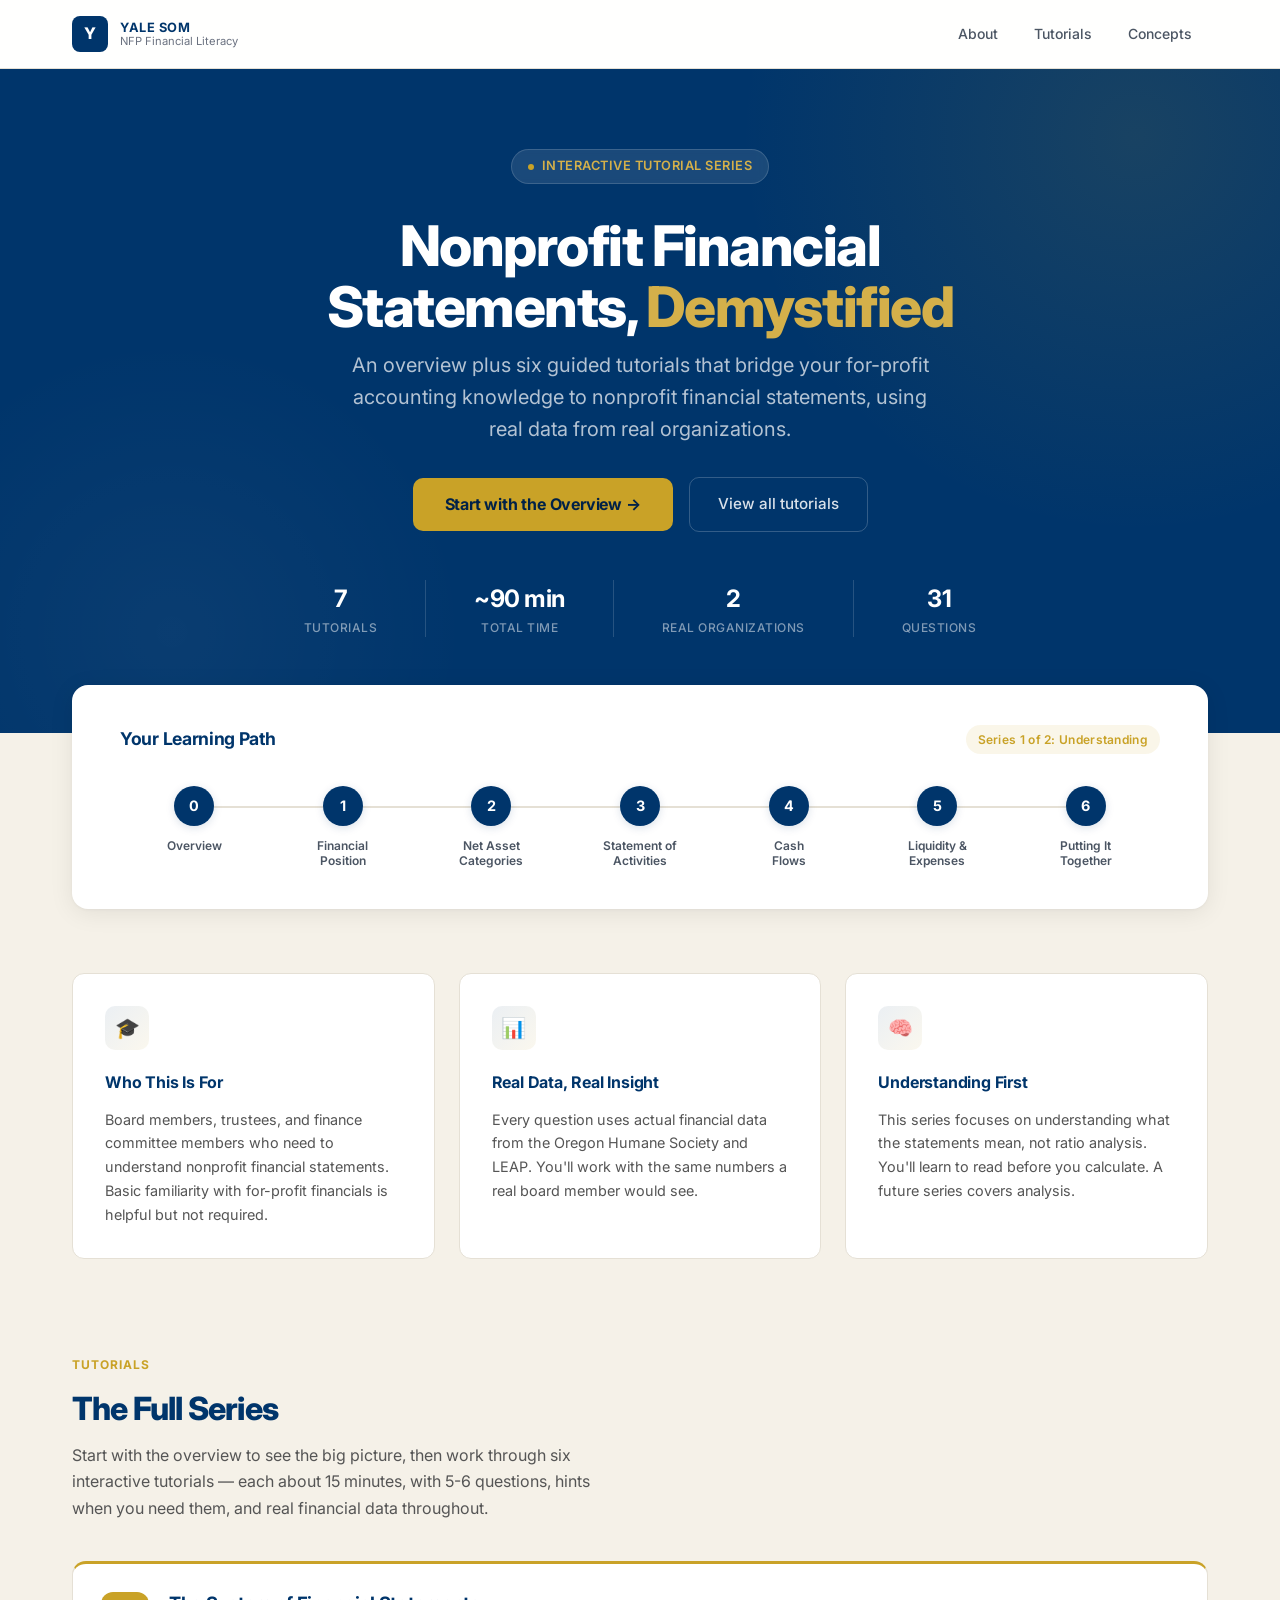
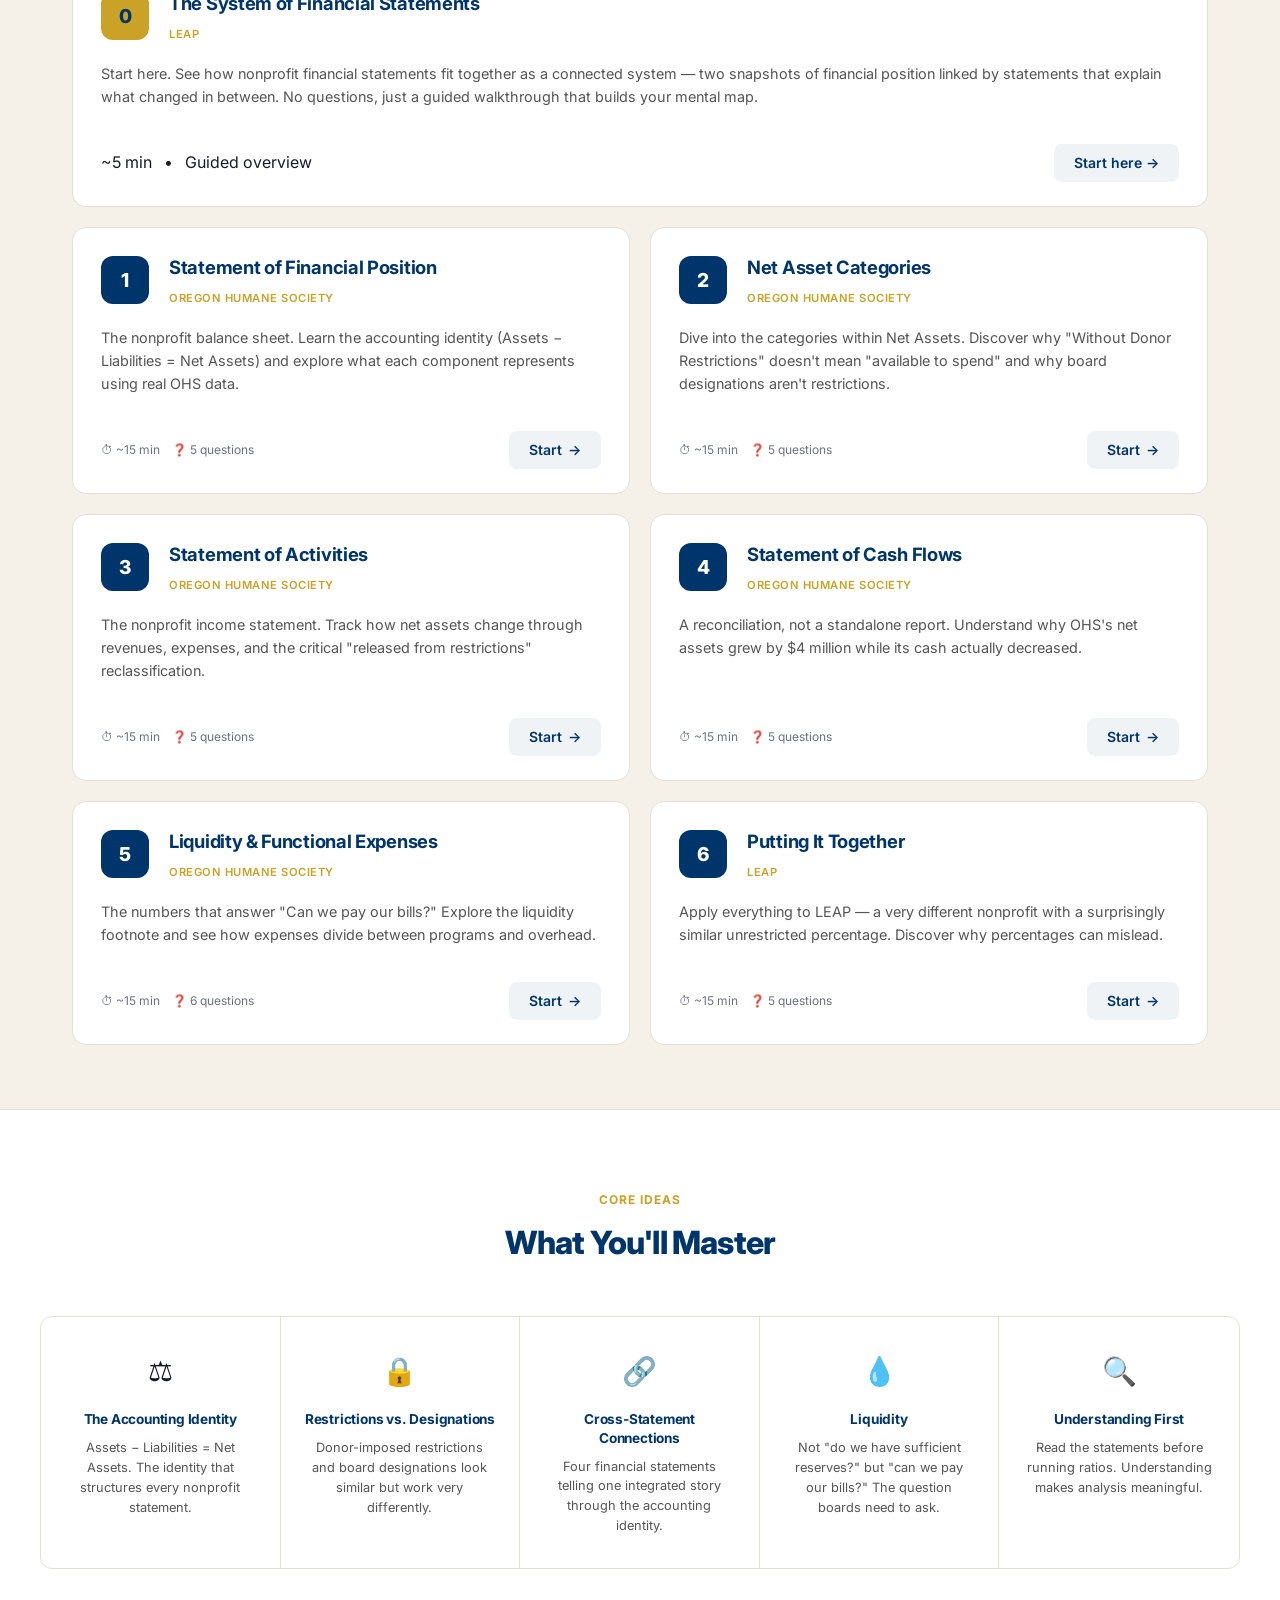
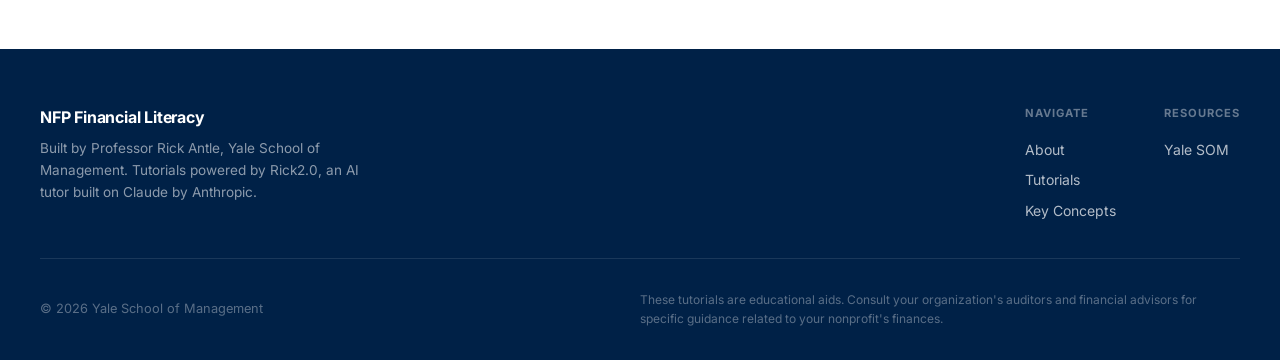
==== index.html @ 3cf889cb "Initial upload of html files" ====
<!DOCTYPE html>
<html lang="en">
<head>
    <meta charset="UTF-8">
    <meta name="viewport" content="width=device-width, initial-scale=1.0">
    <title>NFP Financial Literacy - Yale School of Management</title>
    <link href="https://fonts.googleapis.com/css2?family=Inter:wght@300;400;500;600;700;800&display=swap" rel="stylesheet">

    <style>
        /* Reset */
        *, *::before, *::after { margin: 0; padding: 0; box-sizing: border-box; }
        html { scroll-behavior: smooth; }

        :root {
            --yale-blue: #00356b;
            --yale-blue-deep: #002147;
            --yale-gold: #c9a227;
            --yale-gold-light: #d4b04a;
            --sand: #f5f1e8;
            --sand-light: #faf8f3;
            --white: #ffffff;
            --gray-50: #f9fafb;
            --gray-100: #f0ede6;
            --gray-200: #e5e0d5;
            --gray-500: #6b7280;
            --gray-600: #4b5563;
            --gray-700: #374151;
            --dark-text: #1a1a2e;
            --light-text: #555555;
            --success-green: #059669;
        }

        body {
            font-family: 'Inter', -apple-system, BlinkMacSystemFont, 'Segoe UI', sans-serif;
            color: var(--dark-text);
            background-color: var(--sand);
            line-height: 1.6;
            -webkit-font-smoothing: antialiased;
        }

        /* ========== HEADER ========== */
        header {
            background: var(--white);
            border-bottom: 1px solid var(--gray-200);
            padding: 0;
            position: sticky;
            top: 0;
            z-index: 100;
            backdrop-filter: blur(12px);
            background: rgba(255,255,255,0.95);
        }

        .header-inner {
            max-width: 1200px;
            margin: 0 auto;
            padding: 1rem 2rem;
            display: flex;
            justify-content: space-between;
            align-items: center;
        }

        .logo-area {
            display: flex;
            align-items: center;
            gap: 0.75rem;
        }

        .logo-mark {
            width: 36px;
            height: 36px;
            background: var(--yale-blue);
            border-radius: 8px;
            display: flex;
            align-items: center;
            justify-content: center;
            color: var(--white);
            font-weight: 800;
            font-size: 1rem;
            letter-spacing: -0.5px;
        }

        .logo-text-group {
            display: flex;
            flex-direction: column;
            line-height: 1.2;
        }

        .logo-name {
            font-size: 0.8rem;
            font-weight: 700;
            color: var(--yale-blue);
            letter-spacing: 0.5px;
            text-transform: uppercase;
        }

        .logo-sub {
            font-size: 0.7rem;
            color: var(--gray-500);
            font-weight: 400;
        }

        .nav-links {
            display: flex;
            gap: 0.25rem;
            list-style: none;
        }

        .nav-links a {
            font-size: 0.875rem;
            font-weight: 500;
            color: var(--gray-600);
            text-decoration: none;
            padding: 0.5rem 1rem;
            border-radius: 6px;
            transition: all 0.2s;
        }

        .nav-links a:hover {
            color: var(--yale-blue);
            background: rgba(0, 53, 107, 0.05);
        }

        /* ========== HERO ========== */
        .hero {
            background: var(--yale-blue);
            position: relative;
            overflow: hidden;
            padding: 5rem 2rem 6rem;
        }

        .hero::before {
            content: '';
            position: absolute;
            top: -50%;
            right: -20%;
            width: 800px;
            height: 800px;
            background: radial-gradient(circle, rgba(201, 162, 39, 0.12) 0%, transparent 70%);
            pointer-events: none;
        }

        .hero::after {
            content: '';
            position: absolute;
            bottom: -30%;
            left: -10%;
            width: 600px;
            height: 600px;
            background: radial-gradient(circle, rgba(255,255,255,0.04) 0%, transparent 70%);
            pointer-events: none;
        }

        .hero-inner {
            max-width: 900px;
            margin: 0 auto;
            position: relative;
            z-index: 2;
            text-align: center;
        }

        .hero-eyebrow {
            display: inline-flex;
            align-items: center;
            gap: 0.5rem;
            background: rgba(255,255,255,0.1);
            border: 1px solid rgba(255,255,255,0.15);
            padding: 0.4rem 1rem;
            border-radius: 100px;
            font-size: 0.8rem;
            font-weight: 600;
            color: var(--yale-gold-light);
            letter-spacing: 0.5px;
            text-transform: uppercase;
            margin-bottom: 2rem;
            backdrop-filter: blur(4px);
        }

        .hero-eyebrow-dot {
            width: 6px;
            height: 6px;
            background: var(--yale-gold);
            border-radius: 50%;
            animation: pulse-dot 2s ease-in-out infinite;
        }

        @keyframes pulse-dot {
            0%, 100% { opacity: 1; transform: scale(1); }
            50% { opacity: 0.5; transform: scale(1.5); }
        }

        .hero h1 {
            font-size: 3.5rem;
            font-weight: 800;
            color: var(--white);
            line-height: 1.08;
            margin-bottom: 0.75rem;
            letter-spacing: -1.5px;
        }

        .hero h1 span {
            color: var(--yale-gold-light);
        }

        .hero-subtitle {
            font-size: 1.25rem;
            color: rgba(255,255,255,0.7);
            font-weight: 400;
            margin-bottom: 2rem;
            max-width: 600px;
            margin-left: auto;
            margin-right: auto;
            line-height: 1.6;
        }

        .hero-cta-group {
            display: flex;
            gap: 1rem;
            justify-content: center;
            align-items: center;
            flex-wrap: wrap;
            margin-bottom: 3rem;
        }

        .btn-primary {
            display: inline-flex;
            align-items: center;
            gap: 0.5rem;
            padding: 0.875rem 2rem;
            background: var(--yale-gold);
            color: var(--yale-blue-deep);
            border: none;
            border-radius: 10px;
            font-size: 1rem;
            font-weight: 700;
            cursor: pointer;
            transition: all 0.25s;
            text-decoration: none;
            font-family: inherit;
            letter-spacing: -0.2px;
        }

        .btn-primary:hover {
            background: var(--yale-gold-light);
            transform: translateY(-2px);
            box-shadow: 0 8px 24px rgba(201, 162, 39, 0.35);
        }

        .btn-ghost {
            display: inline-flex;
            align-items: center;
            gap: 0.5rem;
            padding: 0.875rem 1.75rem;
            background: transparent;
            color: rgba(255,255,255,0.85);
            border: 1px solid rgba(255,255,255,0.2);
            border-radius: 10px;
            font-size: 0.95rem;
            font-weight: 500;
            cursor: pointer;
            transition: all 0.25s;
            text-decoration: none;
            font-family: inherit;
        }

        .btn-ghost:hover {
            background: rgba(255,255,255,0.08);
            border-color: rgba(255,255,255,0.35);
            color: var(--white);
        }

        .hero-stats {
            display: flex;
            justify-content: center;
            gap: 3rem;
            flex-wrap: wrap;
        }

        .hero-stat {
            text-align: center;
        }

        .hero-stat-value {
            font-size: 1.5rem;
            font-weight: 700;
            color: var(--white);
            letter-spacing: -0.5px;
        }

        .hero-stat-label {
            font-size: 0.75rem;
            color: rgba(255,255,255,0.5);
            text-transform: uppercase;
            letter-spacing: 0.5px;
            font-weight: 500;
        }

        .hero-stat-divider {
            width: 1px;
            background: rgba(255,255,255,0.15);
            align-self: stretch;
        }

        /* ========== JOURNEY SECTION ========== */
        .journey-section {
            max-width: 1200px;
            margin: -3rem auto 0;
            padding: 0 2rem;
            position: relative;
            z-index: 10;
        }

        .journey-card {
            background: var(--white);
            border-radius: 16px;
            padding: 2.5rem 3rem;
            box-shadow: 0 4px 24px rgba(0,0,0,0.08), 0 1px 3px rgba(0,0,0,0.04);
        }

        .journey-header {
            display: flex;
            align-items: center;
            justify-content: space-between;
            margin-bottom: 2rem;
            flex-wrap: wrap;
            gap: 1rem;
        }

        .journey-header h2 {
            font-size: 1.1rem;
            font-weight: 700;
            color: var(--yale-blue);
            margin: 0;
            letter-spacing: -0.3px;
        }

        .journey-header-badge {
            font-size: 0.75rem;
            font-weight: 600;
            color: var(--yale-gold);
            background: rgba(201, 162, 39, 0.1);
            padding: 0.3rem 0.75rem;
            border-radius: 100px;
            letter-spacing: 0.3px;
        }

        .journey-steps {
            display: flex;
            align-items: flex-start;
            gap: 0;
            position: relative;
        }

        .journey-step {
            flex: 1;
            display: flex;
            flex-direction: column;
            align-items: center;
            position: relative;
            text-decoration: none;
            cursor: pointer;
        }

        .journey-step:hover .step-num {
            transform: scale(1.1);
            box-shadow: 0 4px 16px rgba(0, 53, 107, 0.25);
        }

        .journey-step:hover .step-title {
            color: var(--yale-blue);
        }

        .step-connector {
            position: absolute;
            top: 20px;
            left: calc(50% + 20px);
            right: calc(-50% + 20px);
            height: 2px;
            background: var(--gray-200);
            z-index: 0;
        }

        .step-connector-fill {
            height: 100%;
            background: linear-gradient(90deg, var(--yale-gold), var(--gray-200));
            width: 0%;
        }

        .journey-step:last-child .step-connector {
            display: none;
        }

        .step-num {
            width: 40px;
            height: 40px;
            border-radius: 50%;
            background: var(--yale-blue);
            color: var(--white);
            display: flex;
            align-items: center;
            justify-content: center;
            font-weight: 700;
            font-size: 0.9rem;
            margin-bottom: 0.75rem;
            position: relative;
            z-index: 2;
            transition: all 0.25s;
            box-shadow: 0 2px 8px rgba(0, 53, 107, 0.15);
        }

        .step-title {
            font-size: 0.75rem;
            font-weight: 600;
            color: var(--gray-600);
            text-align: center;
            line-height: 1.3;
            max-width: 100px;
            transition: color 0.2s;
        }

        /* ========== ABOUT SECTION ========== */
        .about-section {
            max-width: 1200px;
            margin: 4rem auto;
            padding: 0 2rem;
        }

        .about-grid {
            display: grid;
            grid-template-columns: 1fr 1fr 1fr;
            gap: 1.5rem;
        }

        .about-card {
            background: var(--white);
            border-radius: 12px;
            padding: 2rem;
            border: 1px solid var(--gray-200);
            transition: all 0.25s;
        }

        .about-card:hover {
            border-color: var(--yale-gold);
            box-shadow: 0 4px 16px rgba(0,0,0,0.06);
        }

        .about-icon {
            width: 44px;
            height: 44px;
            background: linear-gradient(135deg, rgba(0, 53, 107, 0.08), rgba(201, 162, 39, 0.08));
            border-radius: 10px;
            display: flex;
            align-items: center;
            justify-content: center;
            font-size: 1.25rem;
            margin-bottom: 1.25rem;
        }

        .about-card h3 {
            font-size: 1rem;
            font-weight: 700;
            color: var(--yale-blue);
            margin-bottom: 0.75rem;
            letter-spacing: -0.2px;
        }

        .about-card p {
            font-size: 0.9rem;
            color: var(--light-text);
            line-height: 1.65;
            margin: 0;
        }

        /* ========== TUTORIALS SECTION ========== */
        .tutorials-section {
            max-width: 1200px;
            margin: 0 auto;
            padding: 2rem 2rem 4rem;
        }

        .section-label {
            font-size: 0.75rem;
            font-weight: 700;
            color: var(--yale-gold);
            text-transform: uppercase;
            letter-spacing: 1px;
            margin-bottom: 0.5rem;
        }

        .section-title {
            font-size: 2rem;
            font-weight: 800;
            color: var(--yale-blue);
            margin-bottom: 0.5rem;
            letter-spacing: -0.8px;
        }

        .section-desc {
            font-size: 1rem;
            color: var(--light-text);
            max-width: 550px;
            margin-bottom: 2.5rem;
            line-height: 1.65;
        }

        .tutorials-grid {
            display: grid;
            grid-template-columns: repeat(2, 1fr);
            gap: 1.25rem;
        }

        .tutorial-card {
            background: var(--white);
            border-radius: 14px;
            padding: 0;
            overflow: hidden;
            border: 1px solid var(--gray-200);
            transition: all 0.3s;
            display: flex;
            flex-direction: column;
            text-decoration: none;
            position: relative;
        }

        .tutorial-card:hover {
            border-color: var(--yale-gold);
            box-shadow: 0 12px 32px rgba(0, 53, 107, 0.1);
            transform: translateY(-4px);
        }

        .tutorial-card-top {
            padding: 1.75rem 1.75rem 0;
            display: flex;
            gap: 1.25rem;
            align-items: flex-start;
        }

        .tutorial-num-badge {
            width: 48px;
            height: 48px;
            background: var(--yale-blue);
            border-radius: 12px;
            display: flex;
            align-items: center;
            justify-content: center;
            color: var(--white);
            font-weight: 800;
            font-size: 1.2rem;
            flex-shrink: 0;
            letter-spacing: -0.5px;
        }

        .tutorial-card-top-text h3 {
            font-size: 1.15rem;
            font-weight: 700;
            color: var(--yale-blue);
            margin-bottom: 0.25rem;
            letter-spacing: -0.3px;
            line-height: 1.3;
        }

        .tutorial-org-tag {
            font-size: 0.7rem;
            font-weight: 600;
            color: var(--yale-gold);
            text-transform: uppercase;
            letter-spacing: 0.5px;
        }

        .tutorial-card-body {
            padding: 1rem 1.75rem 1.25rem;
            flex-grow: 1;
        }

        .tutorial-card-body p {
            font-size: 0.9rem;
            color: var(--light-text);
            line-height: 1.6;
            margin: 0;
        }

        .tutorial-card-footer {
            padding: 1rem 1.75rem 1.5rem;
            display: flex;
            align-items: center;
            justify-content: space-between;
        }

        .tutorial-meta {
            display: flex;
            gap: 0.75rem;
            align-items: center;
        }

        .tutorial-meta-item {
            font-size: 0.75rem;
            color: var(--gray-500);
            display: flex;
            align-items: center;
            gap: 0.3rem;
        }

        .tutorial-start-link {
            font-size: 0.875rem;
            font-weight: 600;
            color: var(--yale-blue);
            text-decoration: none;
            display: inline-flex;
            align-items: center;
            gap: 0.35rem;
            padding: 0.5rem 1.25rem;
            border-radius: 8px;
            background: rgba(0, 53, 107, 0.06);
            transition: all 0.2s;
        }

        .tutorial-start-link:hover {
            background: var(--yale-blue);
            color: var(--white);
        }

        .tutorial-arrow {
            transition: transform 0.2s;
        }

        .tutorial-start-link:hover .tutorial-arrow {
            transform: translateX(3px);
        }

        /* ========== KEY CONCEPTS ========== */
        .concepts-section {
            background: var(--white);
            padding: 5rem 2rem;
            border-top: 1px solid var(--gray-200);
        }

        .concepts-inner {
            max-width: 1200px;
            margin: 0 auto;
        }

        .concepts-header {
            text-align: center;
            margin-bottom: 3rem;
        }

        .concepts-grid {
            display: grid;
            grid-template-columns: repeat(5, 1fr);
            gap: 0;
            border: 1px solid var(--gray-200);
            border-radius: 12px;
            overflow: hidden;
        }

        .concept-item {
            padding: 2rem 1.5rem;
            border-right: 1px solid var(--gray-200);
            text-align: center;
            transition: background 0.2s;
        }

        .concept-item:last-child {
            border-right: none;
        }

        .concept-item:hover {
            background: var(--sand-light);
        }

        .concept-icon {
            font-size: 1.75rem;
            margin-bottom: 1rem;
            display: block;
        }

        .concept-item h4 {
            font-size: 0.85rem;
            font-weight: 700;
            color: var(--yale-blue);
            margin-bottom: 0.6rem;
            letter-spacing: -0.2px;
            line-height: 1.35;
        }

        .concept-item p {
            font-size: 0.8rem;
            color: var(--light-text);
            line-height: 1.55;
            margin: 0;
        }

        /* ========== FOOTER ========== */
        footer {
            background: var(--yale-blue-deep);
            color: var(--white);
            padding: 3.5rem 2rem 2rem;
        }

        .footer-inner {
            max-width: 1200px;
            margin: 0 auto;
        }

        .footer-top {
            display: flex;
            justify-content: space-between;
            align-items: flex-start;
            padding-bottom: 2rem;
            border-bottom: 1px solid rgba(255,255,255,0.1);
            margin-bottom: 2rem;
            flex-wrap: wrap;
            gap: 2rem;
        }

        .footer-brand h4 {
            font-size: 1rem;
            font-weight: 700;
            color: var(--white);
            margin-bottom: 0.5rem;
            letter-spacing: -0.2px;
        }

        .footer-brand p {
            font-size: 0.85rem;
            color: rgba(255,255,255,0.55);
            line-height: 1.6;
            margin: 0;
            max-width: 350px;
        }

        .footer-links {
            display: flex;
            gap: 3rem;
        }

        .footer-link-group h5 {
            font-size: 0.7rem;
            font-weight: 700;
            text-transform: uppercase;
            letter-spacing: 1px;
            color: rgba(255,255,255,0.4);
            margin-bottom: 0.75rem;
        }

        .footer-link-group a {
            display: block;
            font-size: 0.875rem;
            color: rgba(255,255,255,0.7);
            text-decoration: none;
            padding: 0.25rem 0;
            transition: color 0.2s;
        }

        .footer-link-group a:hover {
            color: var(--yale-gold-light);
        }

        .footer-bottom {
            display: flex;
            justify-content: space-between;
            align-items: center;
            flex-wrap: wrap;
            gap: 1rem;
        }

        .footer-bottom-text {
            font-size: 0.8rem;
            color: rgba(255,255,255,0.35);
        }

        .footer-disclaimer {
            font-size: 0.75rem;
            color: rgba(255,255,255,0.35);
            max-width: 600px;
            line-height: 1.55;
        }

        /* ========== ACCESSIBILITY ========== */
        .skip-link {
            position: absolute;
            top: -40px;
            left: 0;
            background: var(--yale-blue);
            color: var(--white);
            padding: 0.5rem 1rem;
            text-decoration: none;
            border-radius: 0 0 8px 0;
            z-index: 200;
            font-size: 0.875rem;
        }

        .skip-link:focus { top: 0; }

        *:focus-visible {
            outline: 2px solid var(--yale-gold);
            outline-offset: 2px;
        }

        /* ========== RESPONSIVE ========== */
        @media (max-width: 1024px) {
            .tutorials-grid { grid-template-columns: 1fr; }
            .concepts-grid { grid-template-columns: repeat(3, 1fr); }
            .concept-item:nth-child(3) { border-right: none; }
            .concept-item:nth-child(4), .concept-item:nth-child(5) { border-top: 1px solid var(--gray-200); }
        }

        @media (max-width: 768px) {
            .hero { padding: 3.5rem 1.5rem 5rem; }
            .hero h1 { font-size: 2.25rem; letter-spacing: -1px; }
            .hero-subtitle { font-size: 1.05rem; }
            .hero-stats { gap: 1.5rem; }
            .hero-stat-value { font-size: 1.25rem; }

            .header-inner { padding: 0.75rem 1.5rem; }
            .nav-links { display: none; }

            .journey-card { padding: 1.5rem; }
            .journey-steps { flex-direction: column; gap: 1rem; align-items: stretch; }
            .journey-step { flex-direction: row; gap: 0.75rem; align-items: center; }
            .step-connector { display: none; }
            .step-title { text-align: left; max-width: none; }

            .about-grid { grid-template-columns: 1fr; gap: 1rem; }

            .tutorials-section { padding: 1.5rem 1.5rem 3rem; }

            .concepts-grid {
                grid-template-columns: 1fr;
                border: none;
                border-radius: 0;
                gap: 1rem;
            }
            .concept-item {
                border-right: none;
                border: 1px solid var(--gray-200);
                border-radius: 10px;
                text-align: left;
            }
            .concept-item:hover { background: var(--sand-light); }

            .footer-top { flex-direction: column; }
            .footer-links { flex-direction: column; gap: 1.5rem; }
            .footer-bottom { flex-direction: column; text-align: center; }
        }

        @media (max-width: 480px) {
            .hero h1 { font-size: 1.85rem; }
            .hero-cta-group { flex-direction: column; }
            .btn-primary, .btn-ghost { width: 100%; justify-content: center; }
            .tutorial-card-top { flex-direction: column; gap: 0.75rem; }
        }

        /* ========== PRINT ========== */
        @media print {
            header, footer, .journey-section, .hero-cta-group, .tutorial-start-link { display: none; }
            .hero { background: white; color: black; padding: 2rem 0; }
            .hero h1, .hero-subtitle, .hero-stat-value { color: black; }
            .hero-stat-label { color: #666; }
            body { background: white; }
            .tutorial-card { break-inside: avoid; box-shadow: none; border: 1px solid #ddd; }
        }

        /* ========== ANIMATIONS ========== */
        .fade-up {
            opacity: 0;
            transform: translateY(24px);
            transition: opacity 0.6s ease, transform 0.6s ease;
        }

        .fade-up.visible {
            opacity: 1;
            transform: translateY(0);
        }

        .stagger-1 { transition-delay: 0.05s; }
        .stagger-2 { transition-delay: 0.1s; }
        .stagger-3 { transition-delay: 0.15s; }
        .stagger-4 { transition-delay: 0.2s; }
        .stagger-5 { transition-delay: 0.25s; }
        .stagger-6 { transition-delay: 0.3s; }
    </style>
</head>
<body>
    <a href="#main" class="skip-link">Skip to main content</a>

    <!-- Header -->
    <header>
        <div class="header-inner">
            <div class="logo-area">
                <div class="logo-mark">Y</div>
                <div class="logo-text-group">
                    <span class="logo-name">Yale SOM</span>
                    <span class="logo-sub">NFP Financial Literacy</span>
                </div>
            </div>
            <nav>
                <ul class="nav-links">
                    <li><a href="#about">About</a></li>
                    <li><a href="#tutorials">Tutorials</a></li>
                    <li><a href="#concepts">Concepts</a></li>
                </ul>
            </nav>
        </div>
    </header>

    <main id="main">

        <!-- Hero -->
        <section class="hero">
            <div class="hero-inner">
                <div class="hero-eyebrow">
                    <span class="hero-eyebrow-dot"></span>
                    Interactive Tutorial Series
                </div>
                <h1>Nonprofit Financial<br>Statements, <span>Demystified</span></h1>
                <p class="hero-subtitle">
                    An overview plus six guided tutorials that bridge your for-profit accounting knowledge to nonprofit financial statements, using real data from real organizations.
                </p>

                <div class="hero-cta-group">
                    <a href="NFP-Tutorial-0-Overview.html" class="btn-primary">
                        Start with the Overview &rarr;
                    </a>
                    <a href="#tutorials" class="btn-ghost">
                        View all tutorials
                    </a>
                </div>

                <div class="hero-stats">
                    <div class="hero-stat">
                        <div class="hero-stat-value">7</div>
                        <div class="hero-stat-label">Tutorials</div>
                    </div>
                    <div class="hero-stat-divider"></div>
                    <div class="hero-stat">
                        <div class="hero-stat-value">~90 min</div>
                        <div class="hero-stat-label">Total Time</div>
                    </div>
                    <div class="hero-stat-divider"></div>
                    <div class="hero-stat">
                        <div class="hero-stat-value">2</div>
                        <div class="hero-stat-label">Real Organizations</div>
                    </div>
                    <div class="hero-stat-divider"></div>
                    <div class="hero-stat">
                        <div class="hero-stat-value">31</div>
                        <div class="hero-stat-label">Questions</div>
                    </div>
                </div>
            </div>
        </section>

        <!-- Journey Progress -->
        <section class="journey-section" id="journey">
            <div class="journey-card">
                <div class="journey-header">
                    <h2>Your Learning Path</h2>
                    <span class="journey-header-badge">Series 1 of 2: Understanding</span>
                </div>
                <div class="journey-steps">
                    <a href="NFP-Tutorial-0-Overview.html" class="journey-step">
                        <div class="step-connector"><div class="step-connector-fill"></div></div>
                        <div class="step-num">0</div>
                        <div class="step-title">Overview</div>
                    </a>
                    <a href="NFP-Tutorial-1-Financial-Position.html" class="journey-step">
                        <div class="step-connector"><div class="step-connector-fill"></div></div>
                        <div class="step-num">1</div>
                        <div class="step-title">Financial<br>Position</div>
                    </a>
                    <a href="NFP-Tutorial-2-Net-Asset-Categories.html" class="journey-step">
                        <div class="step-connector"><div class="step-connector-fill"></div></div>
                        <div class="step-num">2</div>
                        <div class="step-title">Net Asset<br>Categories</div>
                    </a>
                    <a href="NFP-Tutorial-3-Statement-of-Activities.html" class="journey-step">
                        <div class="step-connector"><div class="step-connector-fill"></div></div>
                        <div class="step-num">3</div>
                        <div class="step-title">Statement of<br>Activities</div>
                    </a>
                    <a href="NFP-Tutorial-4-Cash-Flows.html" class="journey-step">
                        <div class="step-connector"><div class="step-connector-fill"></div></div>
                        <div class="step-num">4</div>
                        <div class="step-title">Cash<br>Flows</div>
                    </a>
                    <a href="NFP-Tutorial-5-Liquidity-and-Expenses.html" class="journey-step">
                        <div class="step-connector"><div class="step-connector-fill"></div></div>
                        <div class="step-num">5</div>
                        <div class="step-title">Liquidity &<br>Expenses</div>
                    </a>
                    <a href="NFP-Tutorial-6-Putting-It-Together.html" class="journey-step">
                        <div class="step-num">6</div>
                        <div class="step-title">Putting It<br>Together</div>
                    </a>
                </div>
            </div>
        </section>

        <!-- About -->
        <section id="about" class="about-section">
            <div class="about-grid">
                <div class="about-card fade-up stagger-1">
                    <div class="about-icon">&#x1F393;</div>
                    <h3>Who This Is For</h3>
                    <p>Board members, trustees, and finance committee members who need to understand nonprofit financial statements. Basic familiarity with for-profit financials is helpful but not required.</p>
                </div>
                <div class="about-card fade-up stagger-2">
                    <div class="about-icon">&#x1F4CA;</div>
                    <h3>Real Data, Real Insight</h3>
                    <p>Every question uses actual financial data from the Oregon Humane Society and LEAP. You'll work with the same numbers a real board member would see.</p>
                </div>
                <div class="about-card fade-up stagger-3">
                    <div class="about-icon">&#x1F9E0;</div>
                    <h3>Understanding First</h3>
                    <p>This series focuses on understanding what the statements mean, not ratio analysis. You'll learn to read before you calculate. A future series covers analysis.</p>
                </div>
            </div>
        </section>

        <!-- Tutorials -->
        <section id="tutorials" class="tutorials-section">
            <div class="section-label">Tutorials</div>
            <h2 class="section-title">The Full Series</h2>
            <p class="section-desc">Start with the overview to see the big picture, then work through six interactive tutorials — each about 15 minutes, with 5-6 questions, hints when you need them, and real financial data throughout.</p>

            <div class="tutorials-grid">
                <!-- Tutorial 0: Overview -->
                <div class="tutorial-card fade-up stagger-1" style="grid-column: 1 / -1; border-top: 3px solid var(--yale-gold);">
                    <div class="tutorial-card-top">
                        <div class="tutorial-num-badge" style="background: var(--yale-gold); color: var(--yale-blue);">0</div>
                        <div class="tutorial-card-top-text">
                            <h3>The System of Financial Statements</h3>
                            <span class="tutorial-org-tag">LEAP</span>
                        </div>
                    </div>
                    <div class="tutorial-card-body">
                        <p>Start here. See how nonprofit financial statements fit together as a connected system — two snapshots of financial position linked by statements that explain what changed in between. No questions, just a guided walkthrough that builds your mental map.</p>
                    </div>
                    <div class="tutorial-card-footer">
                        <div class="tutorial-meta">
                            <span>~5 min</span>
                            <span>&bull;</span>
                            <span>Guided overview</span>
                        </div>
                        <a href="NFP-Tutorial-0-Overview.html" class="tutorial-start-link">
                            Start here &rarr;
                        </a>
                    </div>
                </div>

                <!-- Tutorial 1 -->
                <div class="tutorial-card fade-up stagger-2">
                    <div class="tutorial-card-top">
                        <div class="tutorial-num-badge">1</div>
                        <div class="tutorial-card-top-text">
                            <h3>Statement of Financial Position</h3>
                            <span class="tutorial-org-tag">Oregon Humane Society</span>
                        </div>
                    </div>
                    <div class="tutorial-card-body">
                        <p>The nonprofit balance sheet. Learn the accounting identity (Assets &minus; Liabilities = Net Assets) and explore what each component represents using real OHS data.</p>
                    </div>
                    <div class="tutorial-card-footer">
                        <div class="tutorial-meta">
                            <span class="tutorial-meta-item">&#x23F1; ~15 min</span>
                            <span class="tutorial-meta-item">&#x2753; 5 questions</span>
                        </div>
                        <a href="NFP-Tutorial-1-Financial-Position.html" class="tutorial-start-link">
                            Start <span class="tutorial-arrow">&rarr;</span>
                        </a>
                    </div>
                </div>

                <!-- Tutorial 2 -->
                <div class="tutorial-card fade-up stagger-2">
                    <div class="tutorial-card-top">
                        <div class="tutorial-num-badge">2</div>
                        <div class="tutorial-card-top-text">
                            <h3>Net Asset Categories</h3>
                            <span class="tutorial-org-tag">Oregon Humane Society</span>
                        </div>
                    </div>
                    <div class="tutorial-card-body">
                        <p>Dive into the categories within Net Assets. Discover why "Without Donor Restrictions" doesn't mean "available to spend" and why board designations aren't restrictions.</p>
                    </div>
                    <div class="tutorial-card-footer">
                        <div class="tutorial-meta">
                            <span class="tutorial-meta-item">&#x23F1; ~15 min</span>
                            <span class="tutorial-meta-item">&#x2753; 5 questions</span>
                        </div>
                        <a href="NFP-Tutorial-2-Net-Asset-Categories.html" class="tutorial-start-link">
                            Start <span class="tutorial-arrow">&rarr;</span>
                        </a>
                    </div>
                </div>

                <!-- Tutorial 3 -->
                <div class="tutorial-card fade-up stagger-3">
                    <div class="tutorial-card-top">
                        <div class="tutorial-num-badge">3</div>
                        <div class="tutorial-card-top-text">
                            <h3>Statement of Activities</h3>
                            <span class="tutorial-org-tag">Oregon Humane Society</span>
                        </div>
                    </div>
                    <div class="tutorial-card-body">
                        <p>The nonprofit income statement. Track how net assets change through revenues, expenses, and the critical "released from restrictions" reclassification.</p>
                    </div>
                    <div class="tutorial-card-footer">
                        <div class="tutorial-meta">
                            <span class="tutorial-meta-item">&#x23F1; ~15 min</span>
                            <span class="tutorial-meta-item">&#x2753; 5 questions</span>
                        </div>
                        <a href="NFP-Tutorial-3-Statement-of-Activities.html" class="tutorial-start-link">
                            Start <span class="tutorial-arrow">&rarr;</span>
                        </a>
                    </div>
                </div>

                <!-- Tutorial 4 -->
                <div class="tutorial-card fade-up stagger-4">
                    <div class="tutorial-card-top">
                        <div class="tutorial-num-badge">4</div>
                        <div class="tutorial-card-top-text">
                            <h3>Statement of Cash Flows</h3>
                            <span class="tutorial-org-tag">Oregon Humane Society</span>
                        </div>
                    </div>
                    <div class="tutorial-card-body">
                        <p>A reconciliation, not a standalone report. Understand why OHS's net assets grew by $4 million while its cash actually decreased.</p>
                    </div>
                    <div class="tutorial-card-footer">
                        <div class="tutorial-meta">
                            <span class="tutorial-meta-item">&#x23F1; ~15 min</span>
                            <span class="tutorial-meta-item">&#x2753; 5 questions</span>
                        </div>
                        <a href="NFP-Tutorial-4-Cash-Flows.html" class="tutorial-start-link">
                            Start <span class="tutorial-arrow">&rarr;</span>
                        </a>
                    </div>
                </div>

                <!-- Tutorial 5 -->
                <div class="tutorial-card fade-up stagger-5">
                    <div class="tutorial-card-top">
                        <div class="tutorial-num-badge">5</div>
                        <div class="tutorial-card-top-text">
                            <h3>Liquidity & Functional Expenses</h3>
                            <span class="tutorial-org-tag">Oregon Humane Society</span>
                        </div>
                    </div>
                    <div class="tutorial-card-body">
                        <p>The numbers that answer "Can we pay our bills?" Explore the liquidity footnote and see how expenses divide between programs and overhead.</p>
                    </div>
                    <div class="tutorial-card-footer">
                        <div class="tutorial-meta">
                            <span class="tutorial-meta-item">&#x23F1; ~15 min</span>
                            <span class="tutorial-meta-item">&#x2753; 6 questions</span>
                        </div>
                        <a href="NFP-Tutorial-5-Liquidity-and-Expenses.html" class="tutorial-start-link">
                            Start <span class="tutorial-arrow">&rarr;</span>
                        </a>
                    </div>
                </div>

                <!-- Tutorial 6 -->
                <div class="tutorial-card fade-up stagger-6">
                    <div class="tutorial-card-top">
                        <div class="tutorial-num-badge">6</div>
                        <div class="tutorial-card-top-text">
                            <h3>Putting It Together</h3>
                            <span class="tutorial-org-tag">LEAP</span>
                        </div>
                    </div>
                    <div class="tutorial-card-body">
                        <p>Apply everything to LEAP &mdash; a very different nonprofit with a surprisingly similar unrestricted percentage. Discover why percentages can mislead.</p>
                    </div>
                    <div class="tutorial-card-footer">
                        <div class="tutorial-meta">
                            <span class="tutorial-meta-item">&#x23F1; ~15 min</span>
                            <span class="tutorial-meta-item">&#x2753; 5 questions</span>
                        </div>
                        <a href="NFP-Tutorial-6-Putting-It-Together.html" class="tutorial-start-link">
                            Start <span class="tutorial-arrow">&rarr;</span>
                        </a>
                    </div>
                </div>
            </div>
        </section>

        <!-- Key Concepts -->
        <section id="concepts" class="concepts-section">
            <div class="concepts-inner">
                <div class="concepts-header">
                    <div class="section-label" style="text-align:center;">Core Ideas</div>
                    <h2 class="section-title" style="text-align:center;">What You'll Master</h2>
                </div>

                <div class="concepts-grid">
                    <div class="concept-item fade-up stagger-1">
                        <span class="concept-icon">&#x2696;</span>
                        <h4>The Accounting Identity</h4>
                        <p>Assets &minus; Liabilities = Net Assets. The identity that structures every nonprofit statement.</p>
                    </div>
                    <div class="concept-item fade-up stagger-2">
                        <span class="concept-icon">&#x1F512;</span>
                        <h4>Restrictions vs. Designations</h4>
                        <p>Donor-imposed restrictions and board designations look similar but work very differently.</p>
                    </div>
                    <div class="concept-item fade-up stagger-3">
                        <span class="concept-icon">&#x1F517;</span>
                        <h4>Cross-Statement Connections</h4>
                        <p>Four financial statements telling one integrated story through the accounting identity.</p>
                    </div>
                    <div class="concept-item fade-up stagger-4">
                        <span class="concept-icon">&#x1F4A7;</span>
                        <h4>Liquidity</h4>
                        <p>Not "do we have sufficient reserves?" but "can we pay our bills?" The question boards need to ask.</p>
                    </div>
                    <div class="concept-item fade-up stagger-5">
                        <span class="concept-icon">&#x1F50D;</span>
                        <h4>Understanding First</h4>
                        <p>Read the statements before running ratios. Understanding makes analysis meaningful.</p>
                    </div>
                </div>
            </div>
        </section>

    </main>

    <!-- Footer -->
    <footer>
        <div class="footer-inner">
            <div class="footer-top">
                <div class="footer-brand">
                    <h4>NFP Financial Literacy</h4>
                    <p>Built by Professor Rick Antle, Yale School of Management. Tutorials powered by Rick2.0, an AI tutor built on Claude by Anthropic.</p>
                </div>
                <div class="footer-links">
                    <div class="footer-link-group">
                        <h5>Navigate</h5>
                        <a href="#about">About</a>
                        <a href="#tutorials">Tutorials</a>
                        <a href="#concepts">Key Concepts</a>
                    </div>
                    <div class="footer-link-group">
                        <h5>Resources</h5>
                        <a href="https://som.yale.edu" target="_blank" rel="noopener">Yale SOM</a>
                    </div>
                </div>
            </div>

            <div class="footer-bottom">
                <span class="footer-bottom-text">&copy; 2026 Yale School of Management</span>
                <p class="footer-disclaimer">
                    These tutorials are educational aids. Consult your organization's auditors and financial advisors for specific guidance related to your nonprofit's finances.
                </p>
            </div>
        </div>
    </footer>

    <script>
        // Smooth scrolling
        document.querySelectorAll('a[href^="#"]').forEach(anchor => {
            anchor.addEventListener('click', function(e) {
                const href = this.getAttribute('href');
                if (href !== '#' && document.querySelector(href)) {
                    e.preventDefault();
                    document.querySelector(href).scrollIntoView({ behavior: 'smooth' });
                }
            });
        });

        // Intersection Observer for fade-up animations
        const observer = new IntersectionObserver(
            (entries) => {
                entries.forEach(entry => {
                    if (entry.isIntersecting) {
                        entry.target.classList.add('visible');
                    }
                });
            },
            { threshold: 0.1, rootMargin: '0px 0px -60px 0px' }
        );

        document.querySelectorAll('.fade-up').forEach(el => observer.observe(el));
    </script>
</body>
</html>
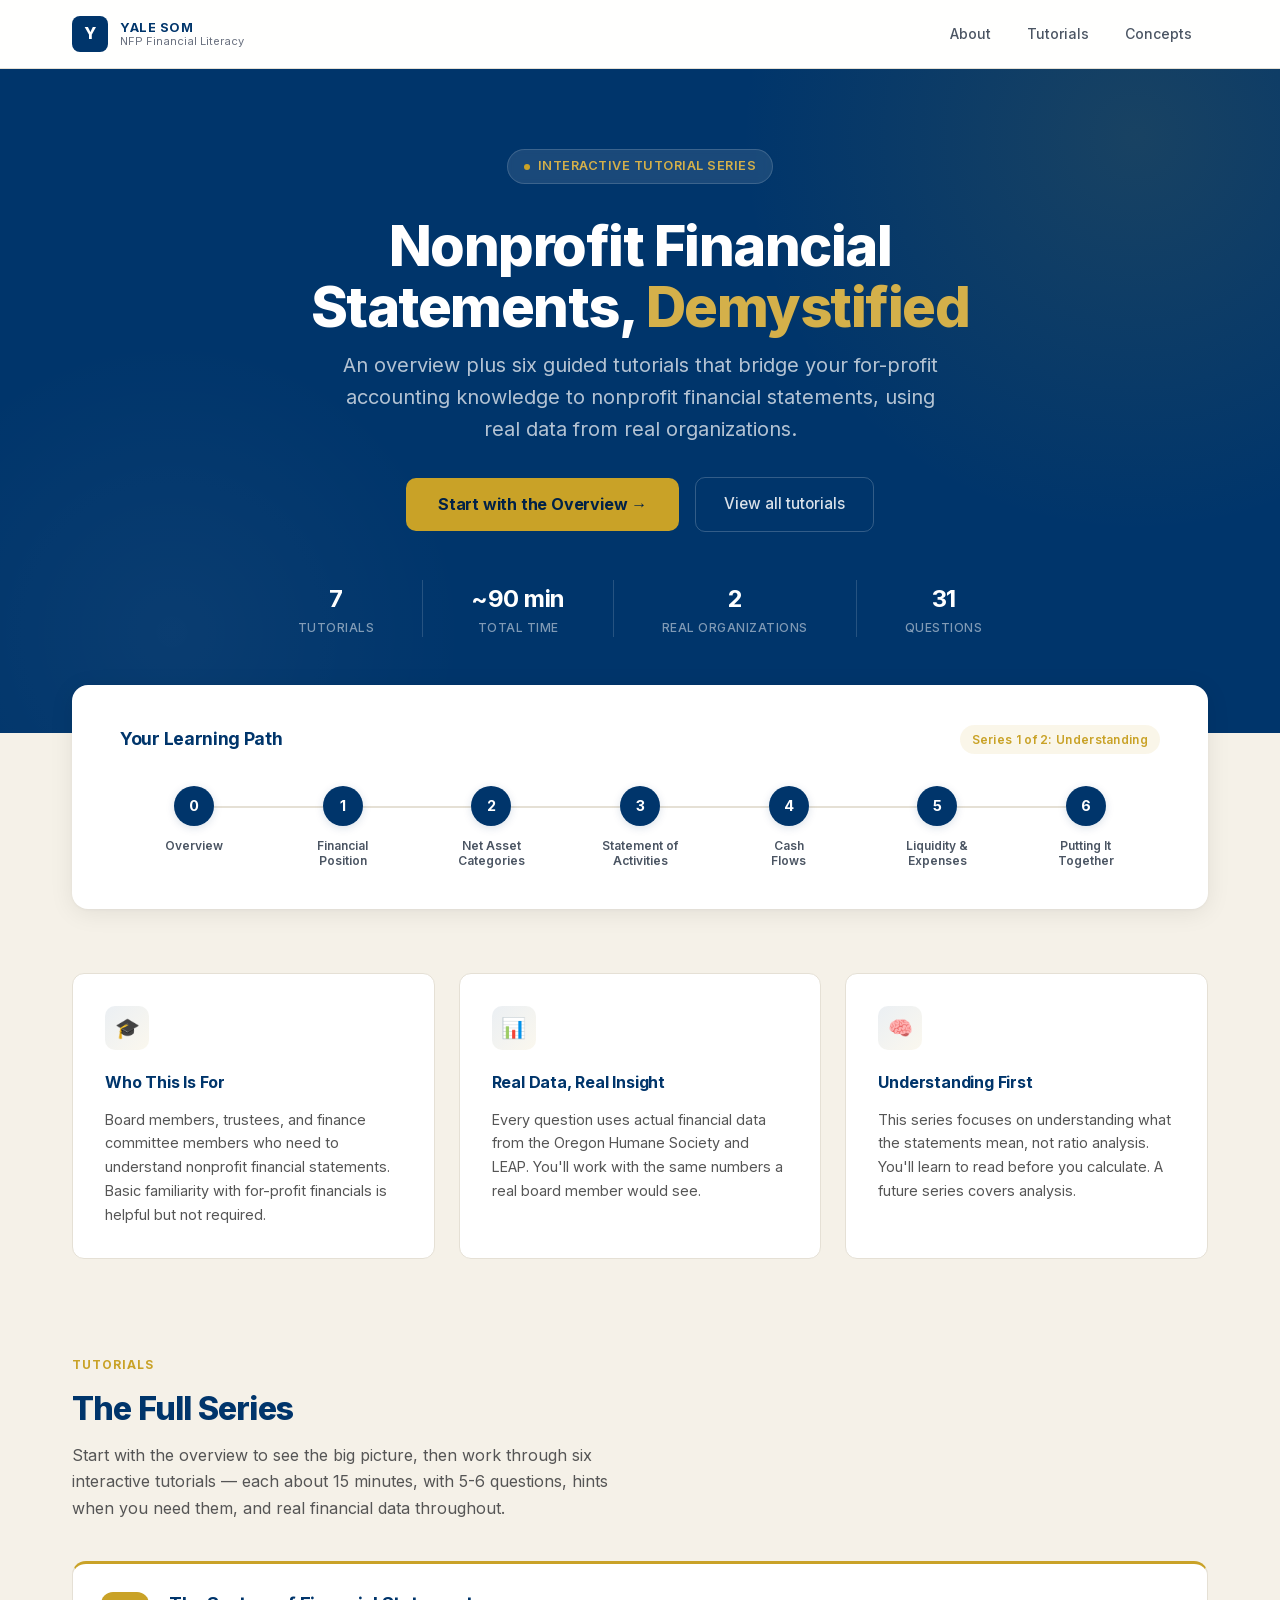
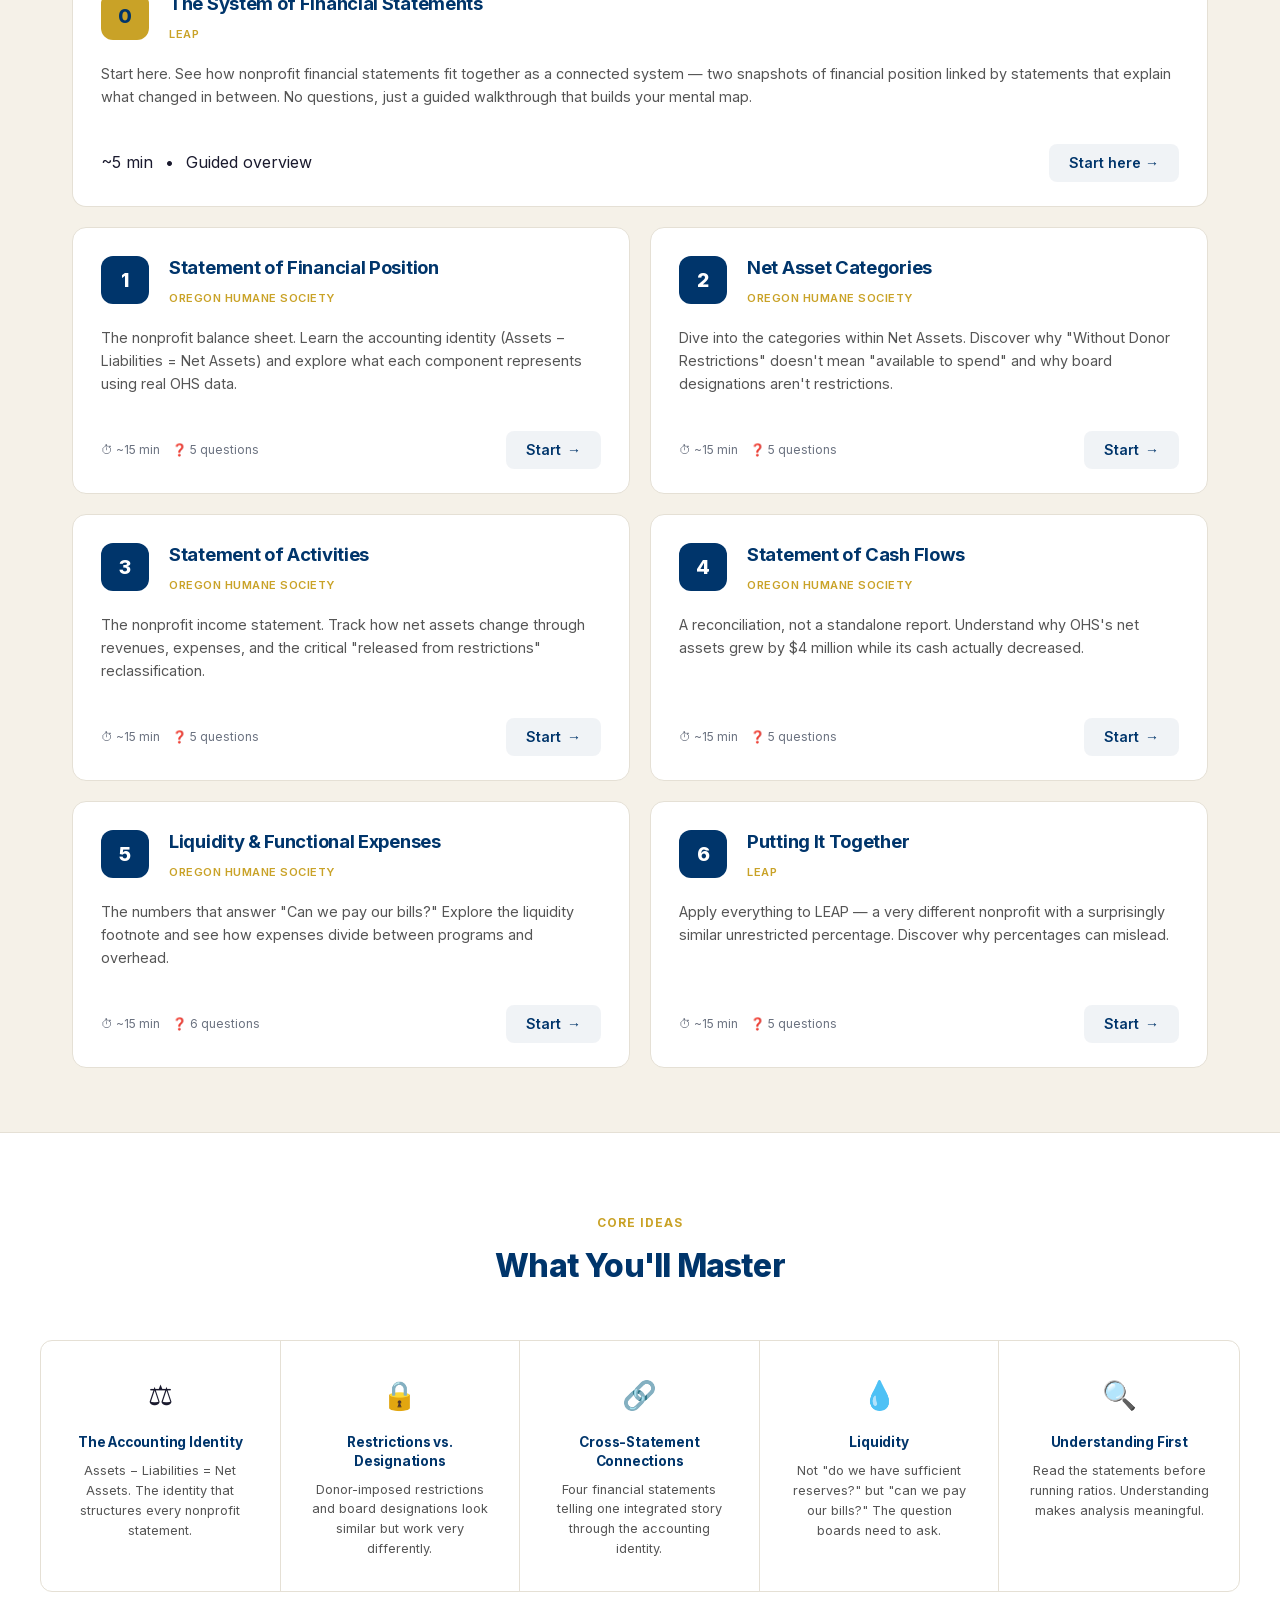
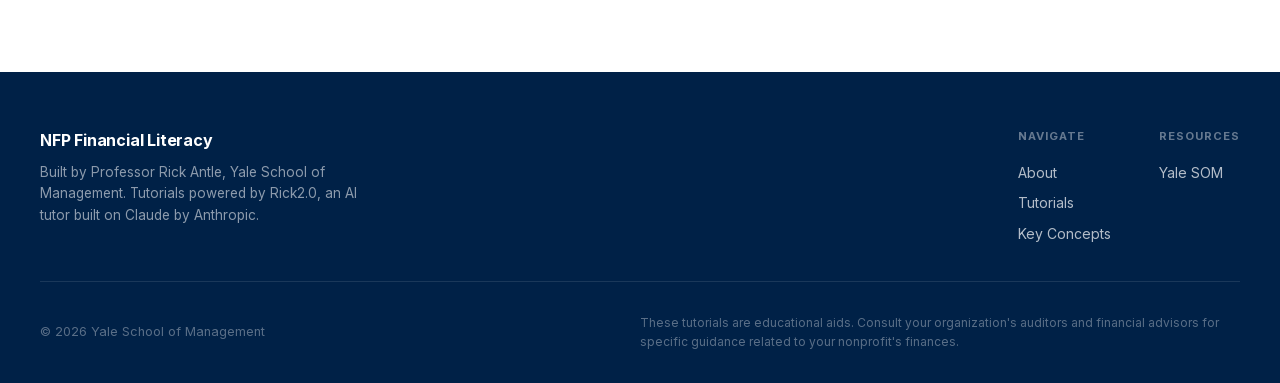
==== commit 91665d26: "Vendor CDN libraries locally so Pages render without external scripts Downloads React, ReactDOM, Bab" ====
--- a/index.html
+++ b/index.html
@@ -4,7 +4,7 @@
     <meta charset="UTF-8">
     <meta name="viewport" content="width=device-width, initial-scale=1.0">
     <title>NFP Financial Literacy - Yale School of Management</title>
-    <link href="https://fonts.googleapis.com/css2?family=Inter:wght@300;400;500;600;700;800&display=swap" rel="stylesheet">
+    <link href="lib/font-1.css" rel="stylesheet">
 
     <style>
         /* Reset */
--- a/lib/font-1.css
+++ b/lib/font-1.css
@@ -0,0 +1,378 @@
+/* cyrillic-ext */
+@font-face {
+  font-family: 'Inter';
+  font-style: normal;
+  font-weight: 300;
+  font-display: swap;
+  src: url(fonts/UcC73FwrK3iLTeHuS_nVMrMxCp50SjIa2JL7W0Q5n-wU.woff2) format('woff2');
+  unicode-range: U+0460-052F, U+1C80-1C8A, U+20B4, U+2DE0-2DFF, U+A640-A69F, U+FE2E-FE2F;
+}
+/* cyrillic */
+@font-face {
+  font-family: 'Inter';
+  font-style: normal;
+  font-weight: 300;
+  font-display: swap;
+  src: url(fonts/UcC73FwrK3iLTeHuS_nVMrMxCp50SjIa0ZL7W0Q5n-wU.woff2) format('woff2');
+  unicode-range: U+0301, U+0400-045F, U+0490-0491, U+04B0-04B1, U+2116;
+}
+/* greek-ext */
+@font-face {
+  font-family: 'Inter';
+  font-style: normal;
+  font-weight: 300;
+  font-display: swap;
+  src: url(fonts/UcC73FwrK3iLTeHuS_nVMrMxCp50SjIa2ZL7W0Q5n-wU.woff2) format('woff2');
+  unicode-range: U+1F00-1FFF;
+}
+/* greek */
+@font-face {
+  font-family: 'Inter';
+  font-style: normal;
+  font-weight: 300;
+  font-display: swap;
+  src: url(fonts/UcC73FwrK3iLTeHuS_nVMrMxCp50SjIa1pL7W0Q5n-wU.woff2) format('woff2');
+  unicode-range: U+0370-0377, U+037A-037F, U+0384-038A, U+038C, U+038E-03A1, U+03A3-03FF;
+}
+/* vietnamese */
+@font-face {
+  font-family: 'Inter';
+  font-style: normal;
+  font-weight: 300;
+  font-display: swap;
+  src: url(fonts/UcC73FwrK3iLTeHuS_nVMrMxCp50SjIa2pL7W0Q5n-wU.woff2) format('woff2');
+  unicode-range: U+0102-0103, U+0110-0111, U+0128-0129, U+0168-0169, U+01A0-01A1, U+01AF-01B0, U+0300-0301, U+0303-0304, U+0308-0309, U+0323, U+0329, U+1EA0-1EF9, U+20AB;
+}
+/* latin-ext */
+@font-face {
+  font-family: 'Inter';
+  font-style: normal;
+  font-weight: 300;
+  font-display: swap;
+  src: url(fonts/UcC73FwrK3iLTeHuS_nVMrMxCp50SjIa25L7W0Q5n-wU.woff2) format('woff2');
+  unicode-range: U+0100-02BA, U+02BD-02C5, U+02C7-02CC, U+02CE-02D7, U+02DD-02FF, U+0304, U+0308, U+0329, U+1D00-1DBF, U+1E00-1E9F, U+1EF2-1EFF, U+2020, U+20A0-20AB, U+20AD-20C0, U+2113, U+2C60-2C7F, U+A720-A7FF;
+}
+/* latin */
+@font-face {
+  font-family: 'Inter';
+  font-style: normal;
+  font-weight: 300;
+  font-display: swap;
+  src: url(fonts/UcC73FwrK3iLTeHuS_nVMrMxCp50SjIa1ZL7W0Q5nw.woff2) format('woff2');
+  unicode-range: U+0000-00FF, U+0131, U+0152-0153, U+02BB-02BC, U+02C6, U+02DA, U+02DC, U+0304, U+0308, U+0329, U+2000-206F, U+20AC, U+2122, U+2191, U+2193, U+2212, U+2215, U+FEFF, U+FFFD;
+}
+/* cyrillic-ext */
+@font-face {
+  font-family: 'Inter';
+  font-style: normal;
+  font-weight: 400;
+  font-display: swap;
+  src: url(fonts/UcC73FwrK3iLTeHuS_nVMrMxCp50SjIa2JL7W0Q5n-wU.woff2) format('woff2');
+  unicode-range: U+0460-052F, U+1C80-1C8A, U+20B4, U+2DE0-2DFF, U+A640-A69F, U+FE2E-FE2F;
+}
+/* cyrillic */
+@font-face {
+  font-family: 'Inter';
+  font-style: normal;
+  font-weight: 400;
+  font-display: swap;
+  src: url(fonts/UcC73FwrK3iLTeHuS_nVMrMxCp50SjIa0ZL7W0Q5n-wU.woff2) format('woff2');
+  unicode-range: U+0301, U+0400-045F, U+0490-0491, U+04B0-04B1, U+2116;
+}
+/* greek-ext */
+@font-face {
+  font-family: 'Inter';
+  font-style: normal;
+  font-weight: 400;
+  font-display: swap;
+  src: url(fonts/UcC73FwrK3iLTeHuS_nVMrMxCp50SjIa2ZL7W0Q5n-wU.woff2) format('woff2');
+  unicode-range: U+1F00-1FFF;
+}
+/* greek */
+@font-face {
+  font-family: 'Inter';
+  font-style: normal;
+  font-weight: 400;
+  font-display: swap;
+  src: url(fonts/UcC73FwrK3iLTeHuS_nVMrMxCp50SjIa1pL7W0Q5n-wU.woff2) format('woff2');
+  unicode-range: U+0370-0377, U+037A-037F, U+0384-038A, U+038C, U+038E-03A1, U+03A3-03FF;
+}
+/* vietnamese */
+@font-face {
+  font-family: 'Inter';
+  font-style: normal;
+  font-weight: 400;
+  font-display: swap;
+  src: url(fonts/UcC73FwrK3iLTeHuS_nVMrMxCp50SjIa2pL7W0Q5n-wU.woff2) format('woff2');
+  unicode-range: U+0102-0103, U+0110-0111, U+0128-0129, U+0168-0169, U+01A0-01A1, U+01AF-01B0, U+0300-0301, U+0303-0304, U+0308-0309, U+0323, U+0329, U+1EA0-1EF9, U+20AB;
+}
+/* latin-ext */
+@font-face {
+  font-family: 'Inter';
+  font-style: normal;
+  font-weight: 400;
+  font-display: swap;
+  src: url(fonts/UcC73FwrK3iLTeHuS_nVMrMxCp50SjIa25L7W0Q5n-wU.woff2) format('woff2');
+  unicode-range: U+0100-02BA, U+02BD-02C5, U+02C7-02CC, U+02CE-02D7, U+02DD-02FF, U+0304, U+0308, U+0329, U+1D00-1DBF, U+1E00-1E9F, U+1EF2-1EFF, U+2020, U+20A0-20AB, U+20AD-20C0, U+2113, U+2C60-2C7F, U+A720-A7FF;
+}
+/* latin */
+@font-face {
+  font-family: 'Inter';
+  font-style: normal;
+  font-weight: 400;
+  font-display: swap;
+  src: url(fonts/UcC73FwrK3iLTeHuS_nVMrMxCp50SjIa1ZL7W0Q5nw.woff2) format('woff2');
+  unicode-range: U+0000-00FF, U+0131, U+0152-0153, U+02BB-02BC, U+02C6, U+02DA, U+02DC, U+0304, U+0308, U+0329, U+2000-206F, U+20AC, U+2122, U+2191, U+2193, U+2212, U+2215, U+FEFF, U+FFFD;
+}
+/* cyrillic-ext */
+@font-face {
+  font-family: 'Inter';
+  font-style: normal;
+  font-weight: 500;
+  font-display: swap;
+  src: url(fonts/UcC73FwrK3iLTeHuS_nVMrMxCp50SjIa2JL7W0Q5n-wU.woff2) format('woff2');
+  unicode-range: U+0460-052F, U+1C80-1C8A, U+20B4, U+2DE0-2DFF, U+A640-A69F, U+FE2E-FE2F;
+}
+/* cyrillic */
+@font-face {
+  font-family: 'Inter';
+  font-style: normal;
+  font-weight: 500;
+  font-display: swap;
+  src: url(fonts/UcC73FwrK3iLTeHuS_nVMrMxCp50SjIa0ZL7W0Q5n-wU.woff2) format('woff2');
+  unicode-range: U+0301, U+0400-045F, U+0490-0491, U+04B0-04B1, U+2116;
+}
+/* greek-ext */
+@font-face {
+  font-family: 'Inter';
+  font-style: normal;
+  font-weight: 500;
+  font-display: swap;
+  src: url(fonts/UcC73FwrK3iLTeHuS_nVMrMxCp50SjIa2ZL7W0Q5n-wU.woff2) format('woff2');
+  unicode-range: U+1F00-1FFF;
+}
+/* greek */
+@font-face {
+  font-family: 'Inter';
+  font-style: normal;
+  font-weight: 500;
+  font-display: swap;
+  src: url(fonts/UcC73FwrK3iLTeHuS_nVMrMxCp50SjIa1pL7W0Q5n-wU.woff2) format('woff2');
+  unicode-range: U+0370-0377, U+037A-037F, U+0384-038A, U+038C, U+038E-03A1, U+03A3-03FF;
+}
+/* vietnamese */
+@font-face {
+  font-family: 'Inter';
+  font-style: normal;
+  font-weight: 500;
+  font-display: swap;
+  src: url(fonts/UcC73FwrK3iLTeHuS_nVMrMxCp50SjIa2pL7W0Q5n-wU.woff2) format('woff2');
+  unicode-range: U+0102-0103, U+0110-0111, U+0128-0129, U+0168-0169, U+01A0-01A1, U+01AF-01B0, U+0300-0301, U+0303-0304, U+0308-0309, U+0323, U+0329, U+1EA0-1EF9, U+20AB;
+}
+/* latin-ext */
+@font-face {
+  font-family: 'Inter';
+  font-style: normal;
+  font-weight: 500;
+  font-display: swap;
+  src: url(fonts/UcC73FwrK3iLTeHuS_nVMrMxCp50SjIa25L7W0Q5n-wU.woff2) format('woff2');
+  unicode-range: U+0100-02BA, U+02BD-02C5, U+02C7-02CC, U+02CE-02D7, U+02DD-02FF, U+0304, U+0308, U+0329, U+1D00-1DBF, U+1E00-1E9F, U+1EF2-1EFF, U+2020, U+20A0-20AB, U+20AD-20C0, U+2113, U+2C60-2C7F, U+A720-A7FF;
+}
+/* latin */
+@font-face {
+  font-family: 'Inter';
+  font-style: normal;
+  font-weight: 500;
+  font-display: swap;
+  src: url(fonts/UcC73FwrK3iLTeHuS_nVMrMxCp50SjIa1ZL7W0Q5nw.woff2) format('woff2');
+  unicode-range: U+0000-00FF, U+0131, U+0152-0153, U+02BB-02BC, U+02C6, U+02DA, U+02DC, U+0304, U+0308, U+0329, U+2000-206F, U+20AC, U+2122, U+2191, U+2193, U+2212, U+2215, U+FEFF, U+FFFD;
+}
+/* cyrillic-ext */
+@font-face {
+  font-family: 'Inter';
+  font-style: normal;
+  font-weight: 600;
+  font-display: swap;
+  src: url(fonts/UcC73FwrK3iLTeHuS_nVMrMxCp50SjIa2JL7W0Q5n-wU.woff2) format('woff2');
+  unicode-range: U+0460-052F, U+1C80-1C8A, U+20B4, U+2DE0-2DFF, U+A640-A69F, U+FE2E-FE2F;
+}
+/* cyrillic */
+@font-face {
+  font-family: 'Inter';
+  font-style: normal;
+  font-weight: 600;
+  font-display: swap;
+  src: url(fonts/UcC73FwrK3iLTeHuS_nVMrMxCp50SjIa0ZL7W0Q5n-wU.woff2) format('woff2');
+  unicode-range: U+0301, U+0400-045F, U+0490-0491, U+04B0-04B1, U+2116;
+}
+/* greek-ext */
+@font-face {
+  font-family: 'Inter';
+  font-style: normal;
+  font-weight: 600;
+  font-display: swap;
+  src: url(fonts/UcC73FwrK3iLTeHuS_nVMrMxCp50SjIa2ZL7W0Q5n-wU.woff2) format('woff2');
+  unicode-range: U+1F00-1FFF;
+}
+/* greek */
+@font-face {
+  font-family: 'Inter';
+  font-style: normal;
+  font-weight: 600;
+  font-display: swap;
+  src: url(fonts/UcC73FwrK3iLTeHuS_nVMrMxCp50SjIa1pL7W0Q5n-wU.woff2) format('woff2');
+  unicode-range: U+0370-0377, U+037A-037F, U+0384-038A, U+038C, U+038E-03A1, U+03A3-03FF;
+}
+/* vietnamese */
+@font-face {
+  font-family: 'Inter';
+  font-style: normal;
+  font-weight: 600;
+  font-display: swap;
+  src: url(fonts/UcC73FwrK3iLTeHuS_nVMrMxCp50SjIa2pL7W0Q5n-wU.woff2) format('woff2');
+  unicode-range: U+0102-0103, U+0110-0111, U+0128-0129, U+0168-0169, U+01A0-01A1, U+01AF-01B0, U+0300-0301, U+0303-0304, U+0308-0309, U+0323, U+0329, U+1EA0-1EF9, U+20AB;
+}
+/* latin-ext */
+@font-face {
+  font-family: 'Inter';
+  font-style: normal;
+  font-weight: 600;
+  font-display: swap;
+  src: url(fonts/UcC73FwrK3iLTeHuS_nVMrMxCp50SjIa25L7W0Q5n-wU.woff2) format('woff2');
+  unicode-range: U+0100-02BA, U+02BD-02C5, U+02C7-02CC, U+02CE-02D7, U+02DD-02FF, U+0304, U+0308, U+0329, U+1D00-1DBF, U+1E00-1E9F, U+1EF2-1EFF, U+2020, U+20A0-20AB, U+20AD-20C0, U+2113, U+2C60-2C7F, U+A720-A7FF;
+}
+/* latin */
+@font-face {
+  font-family: 'Inter';
+  font-style: normal;
+  font-weight: 600;
+  font-display: swap;
+  src: url(fonts/UcC73FwrK3iLTeHuS_nVMrMxCp50SjIa1ZL7W0Q5nw.woff2) format('woff2');
+  unicode-range: U+0000-00FF, U+0131, U+0152-0153, U+02BB-02BC, U+02C6, U+02DA, U+02DC, U+0304, U+0308, U+0329, U+2000-206F, U+20AC, U+2122, U+2191, U+2193, U+2212, U+2215, U+FEFF, U+FFFD;
+}
+/* cyrillic-ext */
+@font-face {
+  font-family: 'Inter';
+  font-style: normal;
+  font-weight: 700;
+  font-display: swap;
+  src: url(fonts/UcC73FwrK3iLTeHuS_nVMrMxCp50SjIa2JL7W0Q5n-wU.woff2) format('woff2');
+  unicode-range: U+0460-052F, U+1C80-1C8A, U+20B4, U+2DE0-2DFF, U+A640-A69F, U+FE2E-FE2F;
+}
+/* cyrillic */
+@font-face {
+  font-family: 'Inter';
+  font-style: normal;
+  font-weight: 700;
+  font-display: swap;
+  src: url(fonts/UcC73FwrK3iLTeHuS_nVMrMxCp50SjIa0ZL7W0Q5n-wU.woff2) format('woff2');
+  unicode-range: U+0301, U+0400-045F, U+0490-0491, U+04B0-04B1, U+2116;
+}
+/* greek-ext */
+@font-face {
+  font-family: 'Inter';
+  font-style: normal;
+  font-weight: 700;
+  font-display: swap;
+  src: url(fonts/UcC73FwrK3iLTeHuS_nVMrMxCp50SjIa2ZL7W0Q5n-wU.woff2) format('woff2');
+  unicode-range: U+1F00-1FFF;
+}
+/* greek */
+@font-face {
+  font-family: 'Inter';
+  font-style: normal;
+  font-weight: 700;
+  font-display: swap;
+  src: url(fonts/UcC73FwrK3iLTeHuS_nVMrMxCp50SjIa1pL7W0Q5n-wU.woff2) format('woff2');
+  unicode-range: U+0370-0377, U+037A-037F, U+0384-038A, U+038C, U+038E-03A1, U+03A3-03FF;
+}
+/* vietnamese */
+@font-face {
+  font-family: 'Inter';
+  font-style: normal;
+  font-weight: 700;
+  font-display: swap;
+  src: url(fonts/UcC73FwrK3iLTeHuS_nVMrMxCp50SjIa2pL7W0Q5n-wU.woff2) format('woff2');
+  unicode-range: U+0102-0103, U+0110-0111, U+0128-0129, U+0168-0169, U+01A0-01A1, U+01AF-01B0, U+0300-0301, U+0303-0304, U+0308-0309, U+0323, U+0329, U+1EA0-1EF9, U+20AB;
+}
+/* latin-ext */
+@font-face {
+  font-family: 'Inter';
+  font-style: normal;
+  font-weight: 700;
+  font-display: swap;
+  src: url(fonts/UcC73FwrK3iLTeHuS_nVMrMxCp50SjIa25L7W0Q5n-wU.woff2) format('woff2');
+  unicode-range: U+0100-02BA, U+02BD-02C5, U+02C7-02CC, U+02CE-02D7, U+02DD-02FF, U+0304, U+0308, U+0329, U+1D00-1DBF, U+1E00-1E9F, U+1EF2-1EFF, U+2020, U+20A0-20AB, U+20AD-20C0, U+2113, U+2C60-2C7F, U+A720-A7FF;
+}
+/* latin */
+@font-face {
+  font-family: 'Inter';
+  font-style: normal;
+  font-weight: 700;
+  font-display: swap;
+  src: url(fonts/UcC73FwrK3iLTeHuS_nVMrMxCp50SjIa1ZL7W0Q5nw.woff2) format('woff2');
+  unicode-range: U+0000-00FF, U+0131, U+0152-0153, U+02BB-02BC, U+02C6, U+02DA, U+02DC, U+0304, U+0308, U+0329, U+2000-206F, U+20AC, U+2122, U+2191, U+2193, U+2212, U+2215, U+FEFF, U+FFFD;
+}
+/* cyrillic-ext */
+@font-face {
+  font-family: 'Inter';
+  font-style: normal;
+  font-weight: 800;
+  font-display: swap;
+  src: url(fonts/UcC73FwrK3iLTeHuS_nVMrMxCp50SjIa2JL7W0Q5n-wU.woff2) format('woff2');
+  unicode-range: U+0460-052F, U+1C80-1C8A, U+20B4, U+2DE0-2DFF, U+A640-A69F, U+FE2E-FE2F;
+}
+/* cyrillic */
+@font-face {
+  font-family: 'Inter';
+  font-style: normal;
+  font-weight: 800;
+  font-display: swap;
+  src: url(fonts/UcC73FwrK3iLTeHuS_nVMrMxCp50SjIa0ZL7W0Q5n-wU.woff2) format('woff2');
+  unicode-range: U+0301, U+0400-045F, U+0490-0491, U+04B0-04B1, U+2116;
+}
+/* greek-ext */
+@font-face {
+  font-family: 'Inter';
+  font-style: normal;
+  font-weight: 800;
+  font-display: swap;
+  src: url(fonts/UcC73FwrK3iLTeHuS_nVMrMxCp50SjIa2ZL7W0Q5n-wU.woff2) format('woff2');
+  unicode-range: U+1F00-1FFF;
+}
+/* greek */
+@font-face {
+  font-family: 'Inter';
+  font-style: normal;
+  font-weight: 800;
+  font-display: swap;
+  src: url(fonts/UcC73FwrK3iLTeHuS_nVMrMxCp50SjIa1pL7W0Q5n-wU.woff2) format('woff2');
+  unicode-range: U+0370-0377, U+037A-037F, U+0384-038A, U+038C, U+038E-03A1, U+03A3-03FF;
+}
+/* vietnamese */
+@font-face {
+  font-family: 'Inter';
+  font-style: normal;
+  font-weight: 800;
+  font-display: swap;
+  src: url(fonts/UcC73FwrK3iLTeHuS_nVMrMxCp50SjIa2pL7W0Q5n-wU.woff2) format('woff2');
+  unicode-range: U+0102-0103, U+0110-0111, U+0128-0129, U+0168-0169, U+01A0-01A1, U+01AF-01B0, U+0300-0301, U+0303-0304, U+0308-0309, U+0323, U+0329, U+1EA0-1EF9, U+20AB;
+}
+/* latin-ext */
+@font-face {
+  font-family: 'Inter';
+  font-style: normal;
+  font-weight: 800;
+  font-display: swap;
+  src: url(fonts/UcC73FwrK3iLTeHuS_nVMrMxCp50SjIa25L7W0Q5n-wU.woff2) format('woff2');
+  unicode-range: U+0100-02BA, U+02BD-02C5, U+02C7-02CC, U+02CE-02D7, U+02DD-02FF, U+0304, U+0308, U+0329, U+1D00-1DBF, U+1E00-1E9F, U+1EF2-1EFF, U+2020, U+20A0-20AB, U+20AD-20C0, U+2113, U+2C60-2C7F, U+A720-A7FF;
+}
+/* latin */
+@font-face {
+  font-family: 'Inter';
+  font-style: normal;
+  font-weight: 800;
+  font-display: swap;
+  src: url(fonts/UcC73FwrK3iLTeHuS_nVMrMxCp50SjIa1ZL7W0Q5nw.woff2) format('woff2');
+  unicode-range: U+0000-00FF, U+0131, U+0152-0153, U+02BB-02BC, U+02C6, U+02DA, U+02DC, U+0304, U+0308, U+0329, U+2000-206F, U+20AC, U+2122, U+2191, U+2193, U+2212, U+2215, U+FEFF, U+FFFD;
+}
